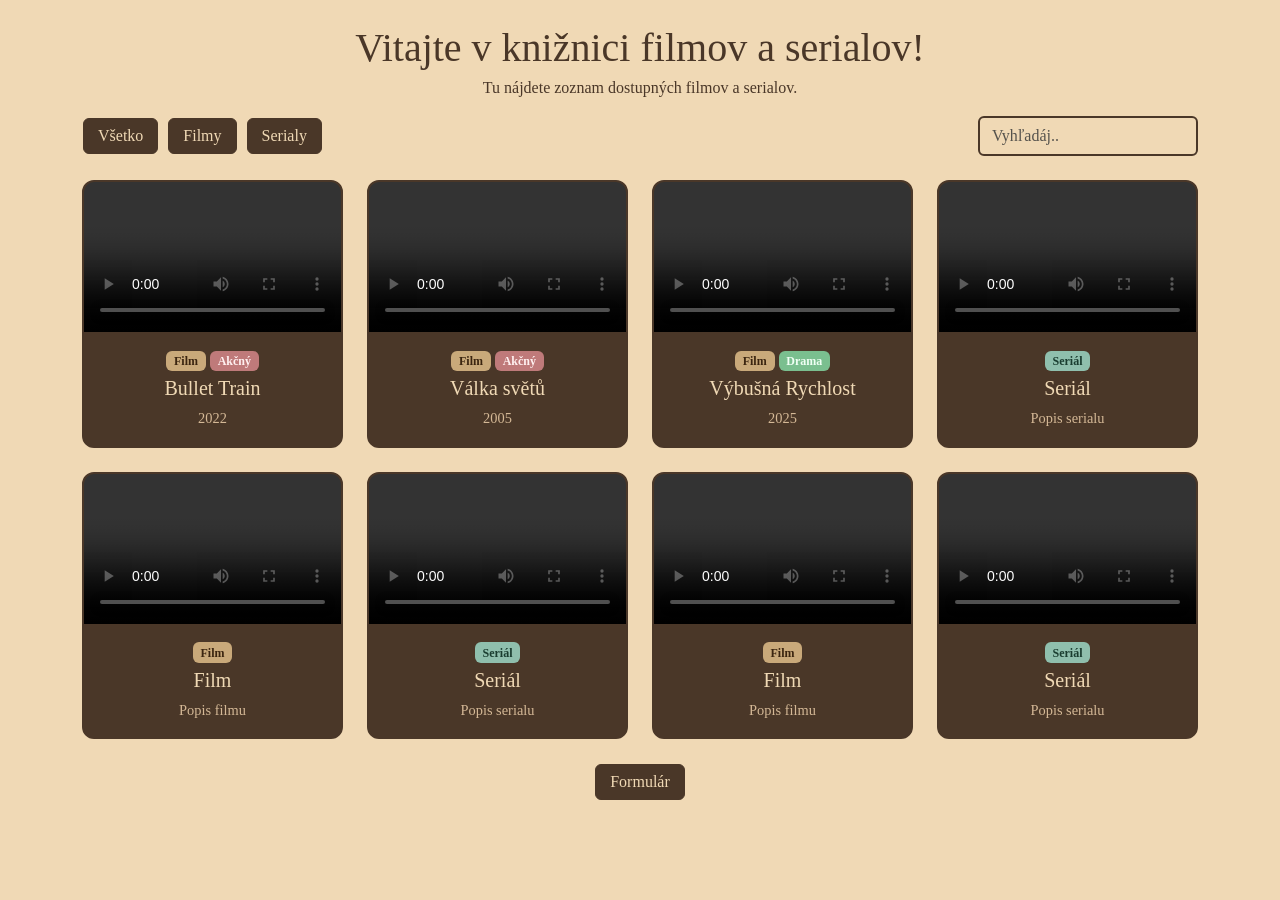
==== index.html @ de87b3be "initial commit" ====
<!DOCTYPE html>
<html lang="sk">
<head>
    <meta charset="UTF-8">
    <meta name="viewport" content="width=device-width, initial-scale=1.0">
    <title>Knižnica Filmov/Serialov</title>
    <link href="https://cdn.jsdelivr.net/npm/bootstrap@5.3.0/dist/css/bootstrap.min.css" rel="stylesheet">
    <link rel="stylesheet" href="css/style.css">
    <link rel="icon" href="placeholder-icon.png">
</head>
<body>
    <div class="container py-4">

        <h1 class="text-center mb-1">Vitajte v knižnici filmov a serialov!</h1>
        <p class="text-center mb-3">Tu nájdete zoznam dostupných filmov a serialov.</p>

        <div class="MainButtons">
            <div class="d-flex gap-2">
                <a href="index.html"><button class="filter-button active-button">Všetko</button></a>
                <a href="filmy.html"><button class="filter-button">Filmy</button></a>
                <a href="serialy.html"><button class="filter-button">Serialy</button></a>
            </div>
            <input type="text" class="form-control search-bar" id="search"
                   placeholder="Vyhľadáj.." style="max-width: 220px;"
                   onkeyup="searchItems()">
        </div>

        <div class="row row-cols-4 g-4" id="grid">

            <div class="col item" data-type="movie" data-search="Bullet Train 2022, Brad Pitt, Akčný">
                <div class="card h-100 movie-card">
                    <video class="card-img-top video-holder" controls>
                        <source src="movies/Bullet Train 2022.mp4" type="video/mp4">
                    </video>
                    <div class="card-body">
                        <span class="badge badge-film">Film</span>
                        <span class="badge badge-akcny">Akčný</span>
                        <h5 class="card-title mt-1">Bullet Train</h5>
                        <p class="card-text">2022</p>
                    </div>
                </div>
            </div>

            <div class="col item" data-type="movie" data-search="Válka světů,  Tom Cruise, War of the Worlds, Steven Spielberg, 2005">
                <div class="card h-100 movie-card">
                    <video class="card-img-top video-holder" controls>
                        <source src="movies/Válka-světů-War-of-the-Worlds-2005.mp4" type="video/mp4">
                    </video>
                    <div class="card-body">
                        <span class="badge badge-film">Film</span>
                        <span class="badge badge-akcny">Akčný</span>
                        <h5 class="card-title mt-1">Válka světů</h5>
                        <p class="card-text">2005</p>
                    </div>
                </div>
            </div>

            <div class="col item" data-type="movie" data-search="Výbušná Rychlost, Bullet Train Explosion, 2025, English, Japanese, Czech, Dubbed, Subtitled">
                <div class="card h-100 movie-card">
                    <video class="card-img-top video-holder" controls>
                        <source src="movies/Výbušná Rychlost - Bullet Train Explosion (2025) En-Jp-Cz Dub - En-Jp-Cz Sub.mp4" type="video/mp4">
                    </video>
                    <div class="card-body">
                        <span class="badge badge-film">Film</span>
                        <span class="badge badge-drama">Drama</span>
                        <h5 class="card-title mt-1">Výbušná Rychlost</h5>
                        <p class="card-text">2025</p>
                    </div>
                </div>
            </div>

            <div class="col item" data-type="serial" data-search="Seriál, Drama, 2023">
                <div class="card h-100 movie-card">
                    <video class="card-img-top video-holder" controls>
                        <source src="assets/PLACEHOLDER.mp4" type="video/mp4">
                    </video>
                    <div class="card-body">
                        <span class="badge badge-serial">Seriál</span>
                        <h5 class="card-title mt-1">Seriál</h5>
                        <p class="card-text">Popis serialu</p>
                    </div>
                </div>
            </div>

            <div class="col item" data-type="movie" data-search="Film, Popis filmu, 2023">
                <div class="card h-100 movie-card">
                    <video class="card-img-top video-holder" controls>
                        <source src="assets/PLACEHOLDER.mp4" type="video/mp4">
                    </video>
                    <div class="card-body">
                        <span class="badge badge-film">Film</span>
                        <h5 class="card-title mt-1">Film</h5>
                        <p class="card-text">Popis filmu</p>
                    </div>
                </div>
            </div>

            <div class="col item" data-type="serial" data-search="Seriál, Drama, 2023">
                <div class="card h-100 movie-card">
                    <video class="card-img-top video-holder" controls>
                        <source src="assets/PLACEHOLDER.mp4" type="video/mp4">
                    </video>
                    <div class="card-body">
                        <span class="badge badge-serial">Seriál</span>
                        <h5 class="card-title mt-1">Seriál</h5>
                        <p class="card-text">Popis serialu</p>
                    </div>
                </div>
            </div>

            <div class="col item" data-type="movie" data-search="Film, Popis filmu, 2023">
                <div class="card h-100 movie-card">
                    <video class="card-img-top video-holder" controls>
                        <source src="assets/PLACEHOLDER.mp4" type="video/mp4">
                    </video>
                    <div class="card-body">
                        <span class="badge badge-film">Film</span>
                        <h5 class="card-title mt-1">Film</h5>
                        <p class="card-text">Popis filmu</p>
                    </div>
                </div>
            </div>

            <div class="col item" data-type="serial" data-search="Seriál, Drama, 2023">
                <div class="card h-100 movie-card">
                    <video class="card-img-top video-holder" controls>
                        <source src="assets/PLACEHOLDER.mp4" type="video/mp4">
                    </video>
                    <div class="card-body">
                        <span class="badge badge-serial">Seriál</span>
                        <h5 class="card-title mt-1">Seriál</h5>
                        <p class="card-text">Popis serialu</p>
                    </div>
                </div>
            </div>

        </div>

        <div class="text-center mt-4">
            <a href="form.html"><button class="filter-button">Formulár</button></a>
        </div>
        <script src="js/script.js"></script>
    </div>
</body>
</html>
---- css/style.css ----
html {
    scroll-behavior: smooth;
}
body {
    font-family: Georgia, serif;
    background: #f0d9b5;
    color: #4a3728;
}

h1 {
    font-size: 2.5em;
    color: #4a3728;
}

.MainButtons {
    Display: Flex;
    justify-content: space-between !important;
    align-items: center !important;
    margin-bottom: 1.5rem !important;
    flex-wrap: wrap !important;
    gap: 0.5rem !important;
}

.filter-button {
    padding: 5px 14px; /* * Vyška/Dlžka */
    font-family: Georgia, serif;
    font-size: 1em;
    border: 1px solid #4a3728;
    background: #4a3728;
    color: #f0d9b5;
    margin: 1px;
    border-radius: 6px;
    cursor: pointer;
}

.filter-button:hover {
    background: #2e1f14;
    color: #f0d9b5;
}

.search-bar {
    border: 2px solid #4a3728 !important;
    background: #f0d9b5 !important;
    color: #4a3728 !important;
    font-family: Georgia, serif;
}

.search-bar:focus {
    box-shadow: none !important;
    border-color: #2e1f14 !important;
    background: #e8cfa0 !important;
}

.movie-card {
    border: 2px solid #4a3728;
    border-radius: 12px !important;  /* * Zaobleni rohu karty */
    background: #4a3728;
    color: #f0d9b5;
    overflow: hidden;
}

.movie-card .card-body {
    background: #4a3728;
}

.movie-card .card-title {
    color: #f0d9b5;
    font-family: Georgia, serif;
}

.movie-card .card-text {
    color: #d4b896;
    font-size: 0.9em;
}

.form-button {
    background-color: #4a3728;
    color: #f0d9b5;
}

.item {
    text-align: center;
}

.video-holder {
    width: 100%;
    display: block;
    object-fit: cover;
    height: 150px;
}

.badge-film    { background: #c9a97a; color: #3b2510; }
.badge-serial  { background: #8fbfad; color: #1a3d30; }
.badge-genre   { background: #7a8fbf; color: #f0f4ff; }
.badge-akcny   { background: #bf7a7a; color: #fff0f0; }
.badge-drama   { background: #7abf8f; color: #f0fff4; }
.badge-komedia { background: #bfb77a; color: #fffbf0; }
.badge-horor   { background: #6e6e6e; color: #f5f5f5; }

/* * Serialy Accordion component */

.serialy-item {
    border: 2px solid #4a3728;
    border-radius: 14px;
    background: #4a3728;
    color: #f0d9b5;
    margin-bottom: 20px;
    overflow: hidden;
}

.serialy-accordion-btn {
    background: #4a3728;
    color: #f0d9b5;
    font-family: Georgia, serif;
}

.serial-body {
    background: #f0d9b5;
    padding: 1px;
}

.episode-count {
    font-size: 0.85em;
    color: #d4b896;
}
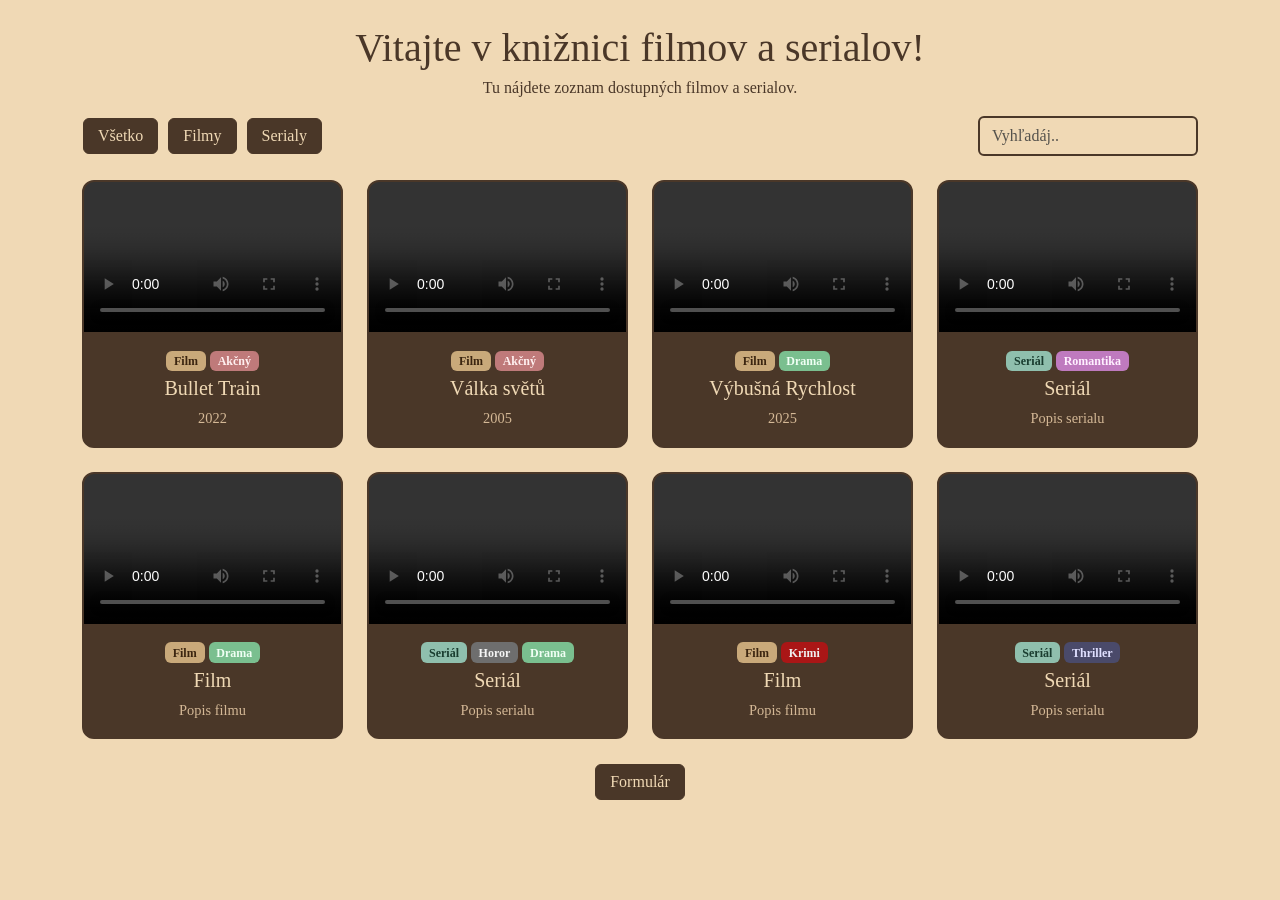
==== commit 5d0d6c6f: "Added Comments to Index.html; Fixed layout for phone so it now shows 2 cards for movies/serials inst" ====
--- a/index.html
+++ b/index.html
@@ -1,3 +1,6 @@
+<!-- * This is a simple HTML site for a movie/series library -->
+<!-- * Comments are generally only in index.html. Other HTML files do not have them unless something needs an explanation and is only found on that page. -->
+
 <!DOCTYPE html>
 <html lang="sk">
 <head>
@@ -6,7 +9,7 @@
     <title>Knižnica Filmov/Serialov</title>
     <link href="https://cdn.jsdelivr.net/npm/bootstrap@5.3.0/dist/css/bootstrap.min.css" rel="stylesheet">
     <link rel="stylesheet" href="css/style.css">
-    <link rel="icon" href="placeholder-icon.png">
+    <link rel="icon" href="assets/LocalUI.svg">
 </head>
 <body>
     <div class="container py-4">
@@ -16,21 +19,24 @@
 
         <div class="MainButtons">
             <div class="d-flex gap-2">
-                <a href="index.html"><button class="filter-button active-button">Všetko</button></a>
-                <a href="filmy.html"><button class="filter-button">Filmy</button></a>
-                <a href="serialy.html"><button class="filter-button">Serialy</button></a>
+                <a href="index.html"><button class="filter-button active-button">Všetko</button></a>    <!-- * Means "All" --> 
+                <a href="filmy.html"><button class="filter-button">Filmy</button></a>                   <!-- * Means "Movies" -->
+                <a href="serialy.html"><button class="filter-button">Serialy</button></a>               <!-- * Means "Series" -->
             </div>
             <input type="text" class="form-control search-bar" id="search"
                    placeholder="Vyhľadáj.." style="max-width: 220px;"
                    onkeyup="searchItems()">
         </div>
 
-        <div class="row row-cols-4 g-4" id="grid">
-
+        <div class="row row-cols-2 row-cols-md-4 g-4" id="grid">
+            <!-- * Data-Type decides the type of content whenever its movie or serial, data-search contains tags that are hidden on site but still are searchable -->
+            <!-- * Few examples are below, original sources been replaced with placeholder.mp4, you can replace them with your own sources -->
+            <!-- * "tags" or better said "data-search" are originally in Slovak language you can change them to English or other languages -->
+            <!-- * style.css line 95 contains code for badges/tags, you can change them to your own or add new ones -->
             <div class="col item" data-type="movie" data-search="Bullet Train 2022, Brad Pitt, Akčný">
                 <div class="card h-100 movie-card">
                     <video class="card-img-top video-holder" controls>
-                        <source src="movies/Bullet Train 2022.mp4" type="video/mp4">
+                        <source src="assets/PLACEHOLDER.mp4" type="video/mp4">
                     </video>
                     <div class="card-body">
                         <span class="badge badge-film">Film</span>
@@ -44,7 +50,7 @@
             <div class="col item" data-type="movie" data-search="Válka světů,  Tom Cruise, War of the Worlds, Steven Spielberg, 2005">
                 <div class="card h-100 movie-card">
                     <video class="card-img-top video-holder" controls>
-                        <source src="movies/Válka-světů-War-of-the-Worlds-2005.mp4" type="video/mp4">
+                        <source src="assets/PLACEHOLDER.mp4" type="video/mp4">
                     </video>
                     <div class="card-body">
                         <span class="badge badge-film">Film</span>
@@ -58,7 +64,7 @@
             <div class="col item" data-type="movie" data-search="Výbušná Rychlost, Bullet Train Explosion, 2025, English, Japanese, Czech, Dubbed, Subtitled">
                 <div class="card h-100 movie-card">
                     <video class="card-img-top video-holder" controls>
-                        <source src="movies/Výbušná Rychlost - Bullet Train Explosion (2025) En-Jp-Cz Dub - En-Jp-Cz Sub.mp4" type="video/mp4">
+                        <source src="assets/PLACEHOLDER.mp4" type="video/mp4">
                     </video>
                     <div class="card-body">
                         <span class="badge badge-film">Film</span>
@@ -76,6 +82,7 @@
                     </video>
                     <div class="card-body">
                         <span class="badge badge-serial">Seriál</span>
+                        <span class="badge badge-romantika">Romantika</span>
                         <h5 class="card-title mt-1">Seriál</h5>
                         <p class="card-text">Popis serialu</p>
                     </div>
@@ -89,6 +96,7 @@
                     </video>
                     <div class="card-body">
                         <span class="badge badge-film">Film</span>
+                        <span class="badge badge-drama">Drama</span>
                         <h5 class="card-title mt-1">Film</h5>
                         <p class="card-text">Popis filmu</p>
                     </div>
@@ -102,6 +110,8 @@
                     </video>
                     <div class="card-body">
                         <span class="badge badge-serial">Seriál</span>
+                        <span class="badge badge-horor">Horor</span>
+                        <span class="badge badge-drama">Drama</span>
                         <h5 class="card-title mt-1">Seriál</h5>
                         <p class="card-text">Popis serialu</p>
                     </div>
@@ -115,6 +125,7 @@
                     </video>
                     <div class="card-body">
                         <span class="badge badge-film">Film</span>
+                        <span class="badge badge-krimi">Krimi</span>
                         <h5 class="card-title mt-1">Film</h5>
                         <p class="card-text">Popis filmu</p>
                     </div>
@@ -128,6 +139,7 @@
                     </video>
                     <div class="card-body">
                         <span class="badge badge-serial">Seriál</span>
+                        <span class="badge badge-thriller">Thriller</span>
                         <h5 class="card-title mt-1">Seriál</h5>
                         <p class="card-text">Popis serialu</p>
                     </div>
--- a/css/style.css
+++ b/css/style.css
@@ -89,13 +89,16 @@
     height: 150px;
 }
 
-.badge-film    { background: #c9a97a; color: #3b2510; }
-.badge-serial  { background: #8fbfad; color: #1a3d30; }
-.badge-genre   { background: #7a8fbf; color: #f0f4ff; }
-.badge-akcny   { background: #bf7a7a; color: #fff0f0; }
-.badge-drama   { background: #7abf8f; color: #f0fff4; }
-.badge-komedia { background: #bfb77a; color: #fffbf0; }
-.badge-horor   { background: #6e6e6e; color: #f5f5f5; }
+.badge-film      { background: #c9a97a; color: #3b2510; }
+.badge-serial    { background: #8fbfad; color: #1a3d30; }
+.badge-genre     { background: #7a8fbf; color: #f0f4ff; }
+.badge-akcny     { background: #bf7a7a; color: #fff0f0; } /* * Akčný means Action */
+.badge-drama     { background: #7abf8f; color: #f0fff4; } /* * Drama means Drama */
+.badge-romantika { background: #bf7abf; color: #fff0ff; } /* * Romantika means Romance */
+.badge-komedia   { background: #bfb77a; color: #fffbf0; } /* * Komedia means Comedy */
+.badge-horor     { background: #6e6e6e; color: #f5f5f5; } /* * Horor means Horror */
+.badge-thriller  { background: #4a4a6a; color: #e0e0ff; } /* * Thriller */
+.badge-krimi     { background: #aa1616; color: #f0f0f0; } /* * Krimi means Crime */   
 
 /* * Serialy Accordion component */
 
@@ -122,4 +125,30 @@
 .episode-count {
     font-size: 0.85em;
     color: #d4b896;
+}
+
+#pop {
+    display: none;
+    position: fixed;
+    top: 0;
+    left: 0;
+    width: 100%;
+    height: 100%;
+    background: rgba(0, 0, 0, 0.5);
+    color: #f0d9b5;
+    font-family: Georgia, serif;
+    align-items: center;
+    justify-content: center;
+}
+
+.pop-box {
+    background: #4a3728;
+    color: #f0d9b5;
+    font-family: Georgia, serif;
+    border: 2px solid #c9a97a;
+    border-radius: 12px;
+    padding: 30px;
+    text-align: center;
+    max-width: 400px;
+    width: 90%;
 }
